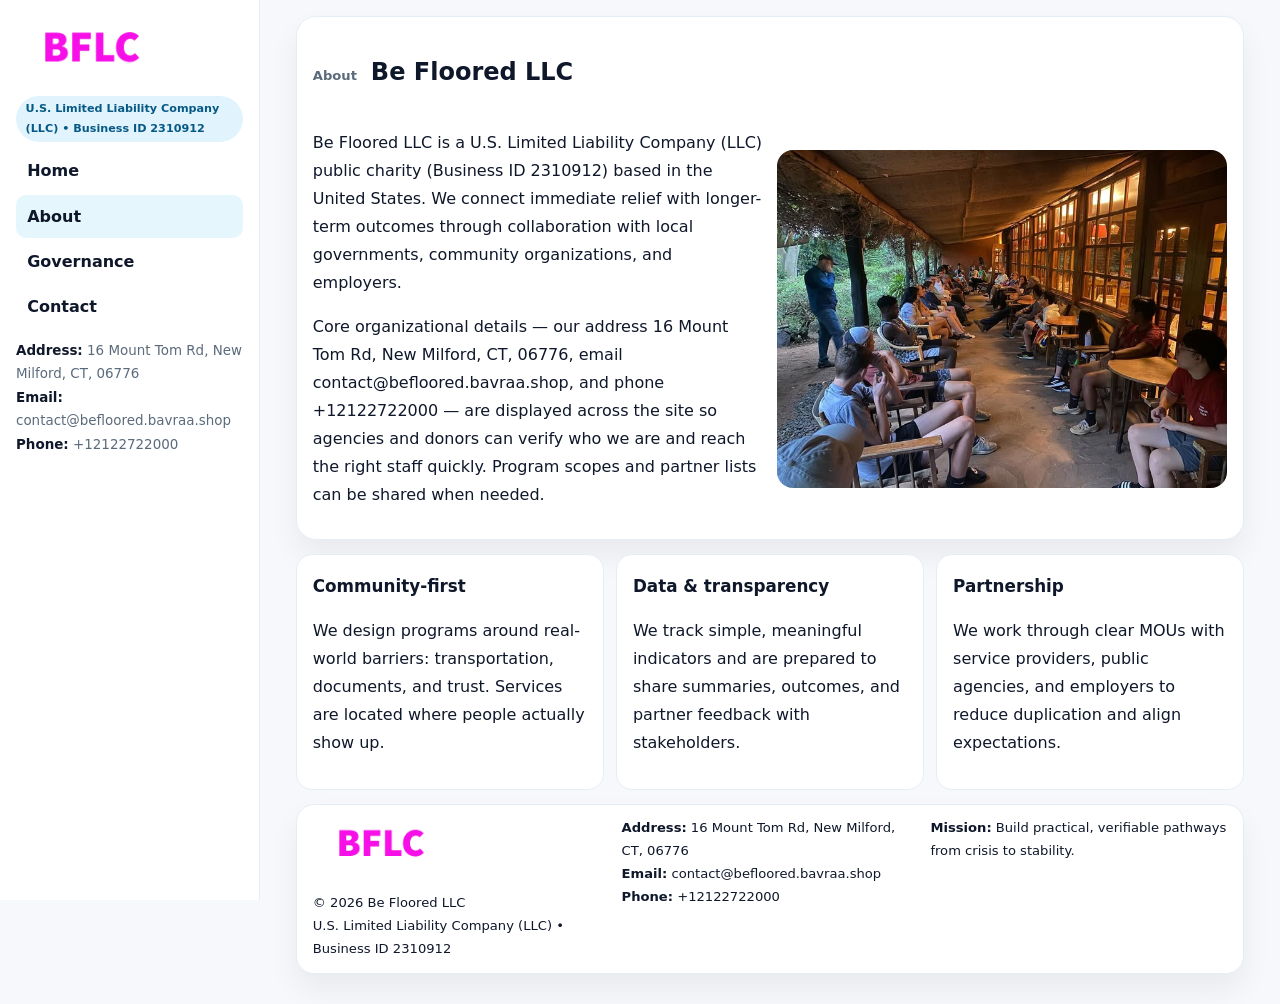
==== about.html @ e43f96f1 "Initial commit" ====
<!doctype html><html lang="en"><head>
<meta charset="utf-8">
<meta name="viewport" content="width=device-width,initial-scale=1">
<title>Be Floored LLC – Nonprofit • 2025</title>
<link rel="stylesheet" href="assets/styles.css">
<link rel="icon" href="images/logo.png">
  <meta name="description" content="Dedicated to community services, education, and direct relief, Be Floored LLC collaborates with neighbors and partners to deliver practical help and long-term impact.">
</head>
<body>
<div style="position:absolute;left:-9999px;top:-9999px;opacity:0" data-uniq="{{UNIQUE_BLOB}}">
  <span>Dedicated to community services, education, and direct relief, Be Floored LLC collaborates with neighbors and partners to deliver practical help and long-term impact.</span><svg width="12" height="12" viewBox="0 0 12 12" xmlns="http://www.w3.org/2000/svg"><circle cx="6" cy="6" r="5" fill="#9d174d"/></svg><img src="images/reporting.jpg" width="1" height="1" alt="" loading="lazy"/>
</div>

<div class="layout">
  <aside class="aside">
    <div class="logo"><a href="index.html"><img src="images/logo.png" alt="Logo"></a></div>
    <div class="tag">U.S. Limited Liability Company (LLC) • Business ID 2310912</div>
    <nav class="c3ad823f052" style="margin-top:8px">
      <a href="index.html">Home</a>
      <a class="active" href="about.html">About</a>
      <a href="governance.html">Governance</a>
      <a href="contact.html">Contact</a>
    </nav>
    <div class="meta">
      <div><strong>Address:</strong> 16 Mount Tom Rd, New Milford, CT, 06776</div>
      <div><strong>Email:</strong> contact@befloored.bavraa.shop</div>
      <div><strong>Phone:</strong> +12122722000</div>
    </div>
  </aside>

  <main>
    <div class="container">
      <section class="panel">
        <h1>
          <span class="small" style="font-weight:700;color:var(--muted);margin-right:.35rem">About</span>
          <span style="font-weight:800">Be Floored LLC</span>
        </h1>
        <div class="z">
          <div>
            <p>Be Floored LLC is a U.S. Limited Liability Company (LLC) public charity (Business ID 2310912) based in the United States. We connect immediate relief with longer-term outcomes through collaboration with local governments, community organizations, and employers.</p>
            <p>Core organizational details — our address 16 Mount Tom Rd, New Milford, CT, 06776, email contact@befloored.bavraa.shop, and phone +12122722000 — are displayed across the site so agencies and donors can verify who we are and reach the right staff quickly. Program scopes and partner lists can be shared when needed.</p>
          </div>
          <div class="imgbox"><img src="images/about.jpg" alt="Team and partners"></div>
        </div>
      </section>

      <section class="section cards">
        <article class="cb2880e606a">
          <h3>Community-first</h3>
          <p>We design programs around real-world barriers: transportation, documents, and trust. Services are located where people actually show up.</p>
        </article>
        <article class="cb2880e606a">
          <h3>Data & transparency</h3>
          <p>We track simple, meaningful indicators and are prepared to share summaries, outcomes, and partner feedback with stakeholders.</p>
        </article>
        <article class="cb2880e606a">
          <h3>Partnership</h3>
          <p>We work through clear MOUs with service providers, public agencies, and employers to reduce duplication and align expectations.</p>
        </article>
      </section>

      <footer class="footer">
        <div class="footer-grid">
          <div>
            <img src="images/logo.png" style="width:135px;margin-bottom:.35rem" alt="Logo">
            <div class="small">© <span id="y"></span> Be Floored LLC</div>
            <div class="small">U.S. Limited Liability Company (LLC) • Business ID 2310912</div>
          </div>
          <div>
            <div class="small"><strong>Address:</strong> 16 Mount Tom Rd, New Milford, CT, 06776</div>
            <div class="small"><strong>Email:</strong> <a href="mailto:contact@befloored.bavraa.shop">contact@befloored.bavraa.shop</a></div>
            <div class="small"><strong>Phone:</strong> <a href="tel:+12122722000">+12122722000</a></div>
          </div>
          <div>
            <div class="small"><strong>Mission:</strong> Build practical, verifiable pathways from crisis to stability.</div>
          </div>
        </div>
      </footer>
    </div>
  </main>
</div>
<script>document.getElementById('y').textContent=new Date().getFullYear();</script>
</body></html>
---- assets/styles.css ----
:root{
  --ink:#0f172a;      /* main text */
  --muted:#5b6b7b;    /* secondary text */
  --line:#e6eef5;     /* borders */
  --paper:#ffffff;
  --brand:#0ea5e9;    /* will be overridden by script */
  --brand-ink:#075985;
  --soft:#eef9ff;
  --r:18px;
  --sh:0 16px 30px rgba(15,23,42,.06);
}

*{box-sizing:border-box}
html,body{height:100%}
body{
  margin:0;background:#f6f8fb;color:var(--ink);
  font-family:Inter,system-ui,-apple-system,BlinkMacSystemFont,"Segoe UI",Arial,sans-serif;
  line-height:1.75;
}

/* SIDEBAR */
.layout{display:grid;grid-template-columns:260px 1fr;min-height:100vh}
.aside{
  position:sticky;top:0;height:100vh;overflow:auto;
  background:#ffffff;border-right:1px solid var(--line);
  padding:18px 16px;box-shadow:0 0 0 rgba(0,0,0,0);
}
.logo{display:flex;align-items:center;gap:10px;margin-bottom:10px}
.logo img{width:150px;height:auto;display:block}
.tag{
  display:inline-block;background:rgba(14,165,233,.12);
  color:var(--brand-ink);padding:.22rem .6rem;
  border-radius:999px;font-weight:700;font-size:.7rem;
}

.c3ad823f052 a{
  display:block;color:var(--ink);text-decoration:none;font-weight:600;
  padding:.48rem .7rem;border-radius:10px;margin:.12rem 0;
}
.c3ad823f052 a:hover,.c3ad823f052 a.active{background:rgba(14,165,233,.1)}
.aside .meta{margin-top:10px;color:var(--muted);font-size:.84rem}
.aside .meta strong{color:var(--ink)}

/* MAIN */
main{padding:16px}
.container{width:min(1120px,96%);margin:0 auto}
.panel{background:#fff;border:1px solid var(--line);border-radius:20px;box-shadow:var(--sh);padding:14px 16px}

/* HERO */
.c51574e01dd{
  border:1px solid var(--line);border-radius:22px;overflow:hidden;
  background:#fff;box-shadow:var(--sh);
}
.hero-grid{display:grid;grid-template-columns:1.2fr .8fr;gap:0}
.c51574e01dd .cd03e432813{padding:18px}
.c51574e01dd h1{font-size:clamp(1.9rem,3.2vw,2.7rem);margin:.2rem 0 .5rem}
.c51574e01dd p{color:var(--muted)}
.c51574e01dd img{width:100%;height:100%;object-fit:cover;display:block}

/* SECTION */
.section{margin-top:14px}
h2{font-size:1.26rem;margin:.1rem 0 .6rem}
h3{margin:.2rem 0 .35rem;font-size:1.05rem}

/* Z layout */
.z{display:grid;grid-template-columns:1fr 1fr;gap:14px;align-items:center}
.imgbox img{width:100%;display:block;border-radius:16px}

/* MOSAIC gallery */
.mosaic{
  display:grid;gap:10px;
  grid-template-columns:repeat(6,1fr);
}
.mosaic img{
  width:100%;height:125px;object-fit:cover;
  border-radius:12px;display:block;
}
.mosaic .c2{grid-column:span 2}
.mosaic .c3{grid-column:span 3}
.mosaic .r2{height:260px}

/* cards */
.cards{display:grid;grid-template-columns:repeat(auto-fit,minmax(240px,1fr));gap:12px}
.cb2880e606a{background:#fff;border:1px solid var(--line);border-radius:16px;padding:.85rem 1rem 1rem}

/* timeline & stats */
.timeline{list-style:none;margin:.2rem 0 0;padding:0}
.timeline li{position:relative;padding-left:1.2rem;margin:.35rem 0}
.timeline li::before{
  content:"";position:absolute;left:.2rem;top:.6rem;
  width:.42rem;height:.42rem;border-radius:999px;background:var(--brand);
}
.stats{display:grid;grid-template-columns:repeat(auto-fit,minmax(180px,1fr));gap:10px;margin-top:6px}
.stat{background:var(--soft);border:1px dashed var(--line);border-radius:14px;padding:.6rem .8rem}
.stat b{font-size:1.12rem}

/* form */
button,input,textarea{font:inherit}
.cebde0e6622{display:grid;gap:12px;max-width:760px}
.row2{display:grid;grid-template-columns:1fr 1fr;gap:12px}
input,textarea{
  width:100%;padding:.85rem 1rem;border:1px solid var(--line);
  border-radius:14px;background:#fff;
}
textarea{resize:vertical}
.c219586ccba{
  width:auto;justify-self:start;background:var(--brand);color:#fff;
  border:0;border-radius:14px;padding:.8rem 1.35rem;cursor:pointer;
}
.c219586ccba:hover{background:var(--brand-ink)}

/* footer */
footer{margin:14px 0}
.footer{
  background:#fff;border:1px solid var(--line);
  border-radius:18px;padding:12px 16px;box-shadow:var(--sh);
}
.footer-grid{
  display:grid;grid-template-columns:repeat(auto-fit,minmax(220px,1fr));gap:12px;
}
.small{color:#0f172a;font-size:.82rem}
.small a{color:#0f172a;text-decoration:none}
.small a:hover{text-decoration:underline}

/* responsive */
@media(max-width:980px){
  .layout{grid-template-columns:1fr}
  .aside{position:relative;height:auto;border-right:0;border-bottom:1px solid var(--line)}
  .hero-grid{grid-template-columns:1fr}
  .z{grid-template-columns:1fr}
  .mosaic{grid-template-columns:repeat(3,1fr)}
  .mosaic .r2{height:200px}
}
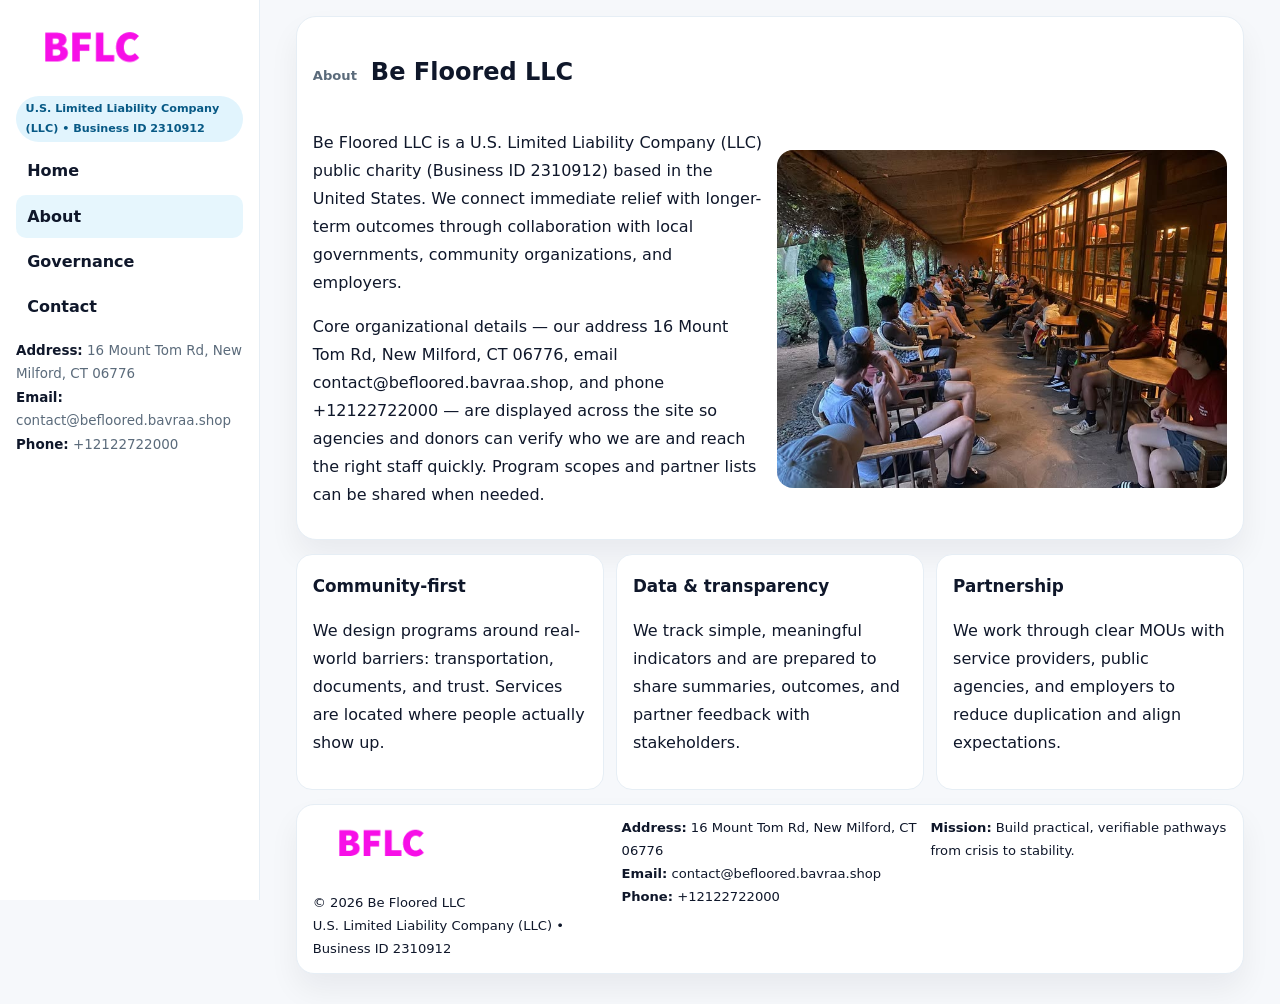
==== commit 86877665: "Safe replace address only" ====
--- a/about.html
+++ b/about.html
@@ -22,7 +22,7 @@
       <a href="contact.html">Contact</a>
     </nav>
     <div class="meta">
-      <div><strong>Address:</strong> 16 Mount Tom Rd, New Milford, CT, 06776</div>
+      <div><strong>Address:</strong> 16 Mount Tom Rd, New Milford, CT 06776</div>
       <div><strong>Email:</strong> contact@befloored.bavraa.shop</div>
       <div><strong>Phone:</strong> +12122722000</div>
     </div>
@@ -38,7 +38,7 @@
         <div class="z">
           <div>
             <p>Be Floored LLC is a U.S. Limited Liability Company (LLC) public charity (Business ID 2310912) based in the United States. We connect immediate relief with longer-term outcomes through collaboration with local governments, community organizations, and employers.</p>
-            <p>Core organizational details — our address 16 Mount Tom Rd, New Milford, CT, 06776, email contact@befloored.bavraa.shop, and phone +12122722000 — are displayed across the site so agencies and donors can verify who we are and reach the right staff quickly. Program scopes and partner lists can be shared when needed.</p>
+            <p>Core organizational details — our address 16 Mount Tom Rd, New Milford, CT 06776, email contact@befloored.bavraa.shop, and phone +12122722000 — are displayed across the site so agencies and donors can verify who we are and reach the right staff quickly. Program scopes and partner lists can be shared when needed.</p>
           </div>
           <div class="imgbox"><img src="images/about.jpg" alt="Team and partners"></div>
         </div>
@@ -67,7 +67,7 @@
             <div class="small">U.S. Limited Liability Company (LLC) • Business ID 2310912</div>
           </div>
           <div>
-            <div class="small"><strong>Address:</strong> 16 Mount Tom Rd, New Milford, CT, 06776</div>
+            <div class="small"><strong>Address:</strong> 16 Mount Tom Rd, New Milford, CT 06776</div>
             <div class="small"><strong>Email:</strong> <a href="mailto:contact@befloored.bavraa.shop">contact@befloored.bavraa.shop</a></div>
             <div class="small"><strong>Phone:</strong> <a href="tel:+12122722000">+12122722000</a></div>
           </div>
